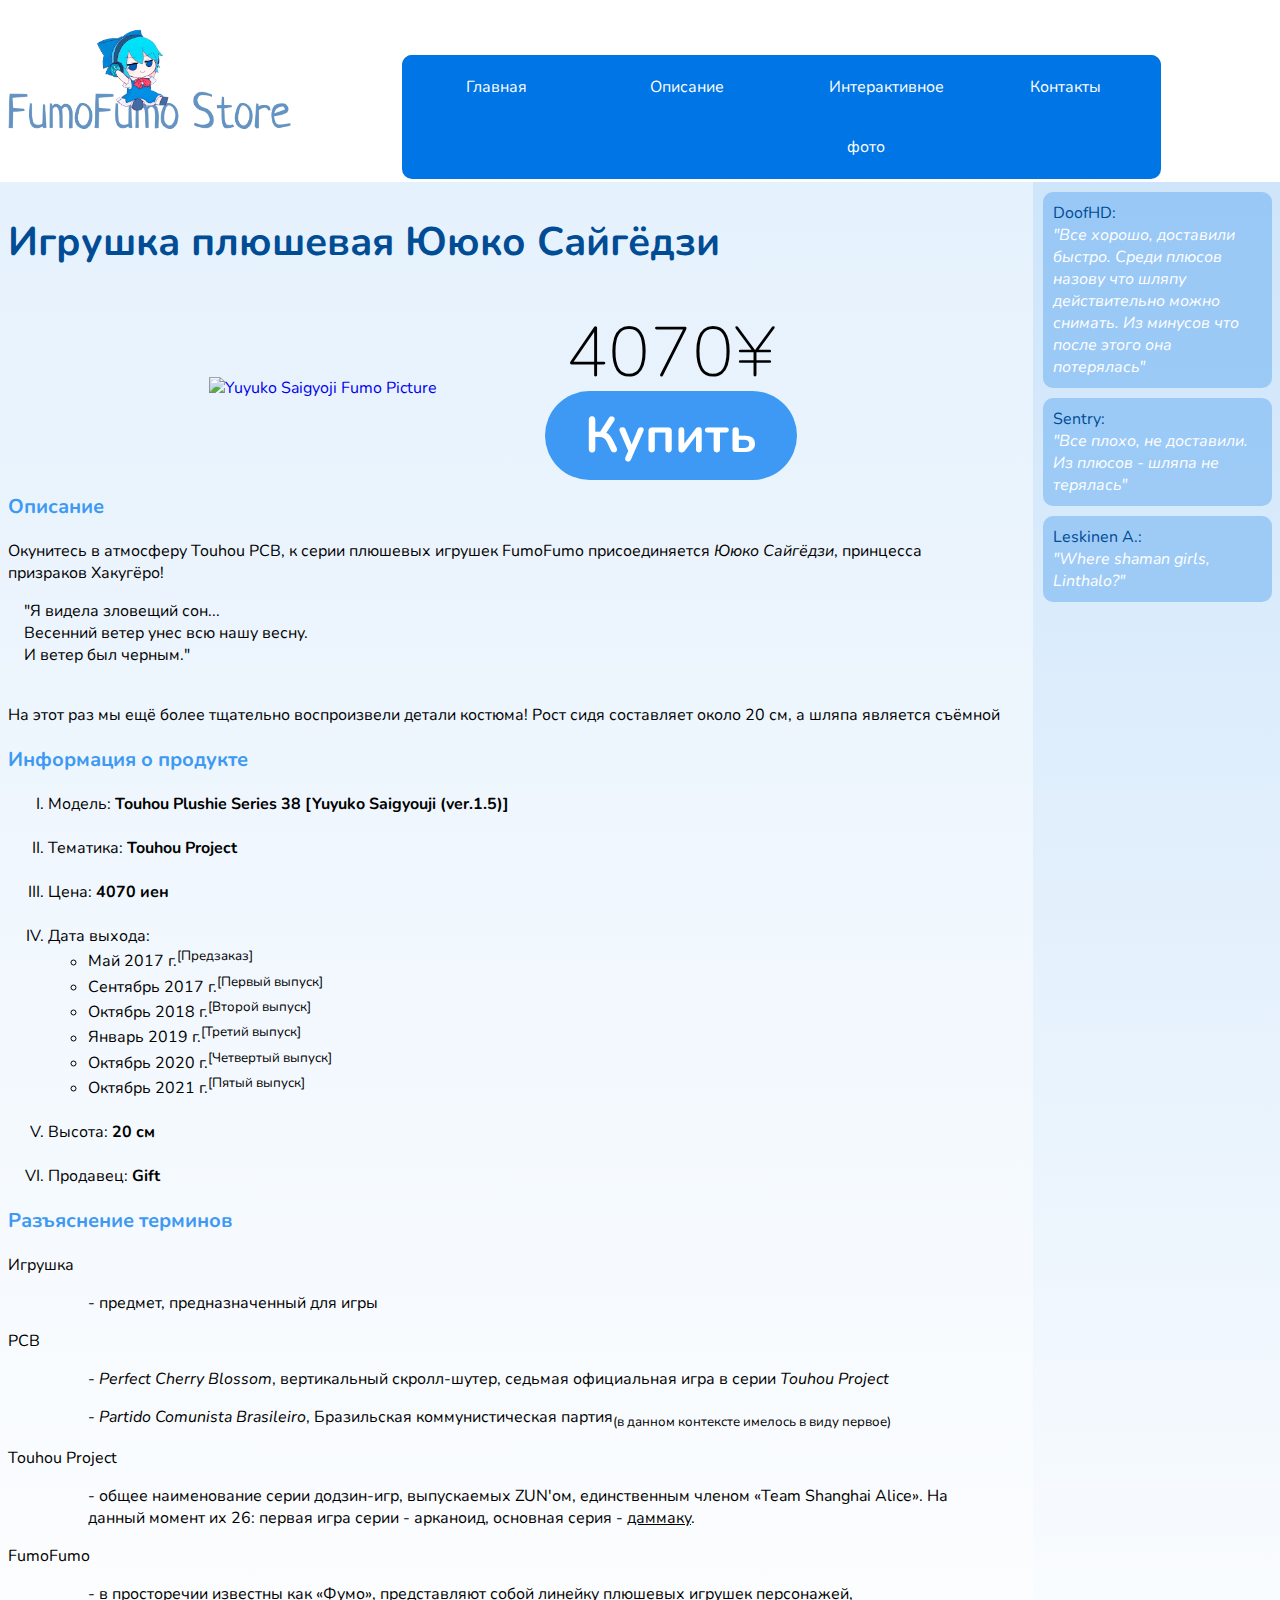
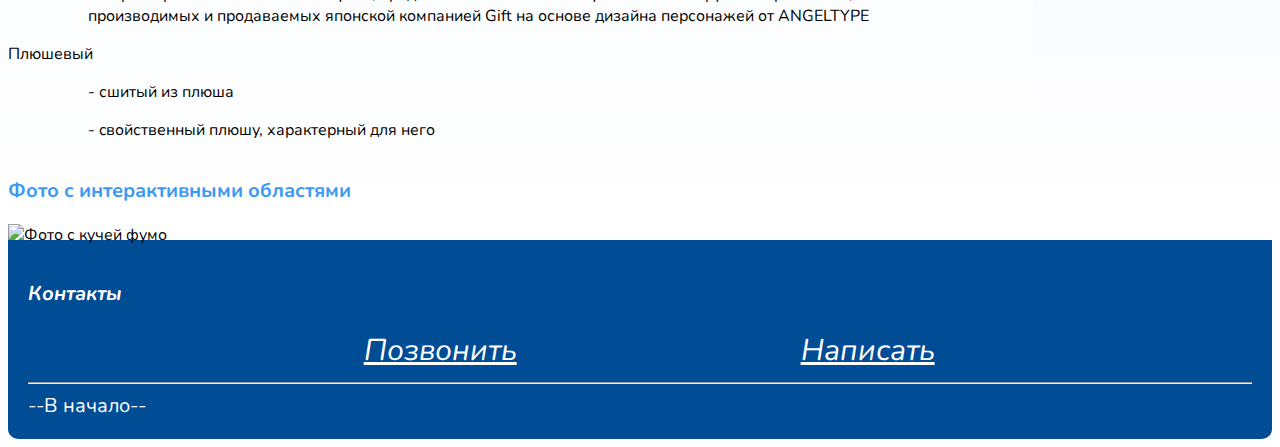
==== proj/index.html @ 08392792 "test webstorm" ====
<!DOCTYPE html>
<html lang="en">
<head>
    <meta charset="UTF-8">
    <meta http-equiv="X-UA-Compatible" content="IE=edge">
    <meta name="viewport" content="width=device-width, initial-scale=1.0">
    <title>FumoFumo Store</title>
    <link rel="icon" type="image/png" href="favicon.png">
    <link rel="stylesheet" href="style.css">
    <style>
        @import url('https://fonts.googleapis.com/css2?family=Nunito:ital,wght@0,400;0,700;0,900;1,400&display=swap');
    </style> 
</head>
<body>
<header>
    <h1 id="storeName">
        <a href="error-page.html"><img src="fumofumostorelogo.png" height="100"></a>
    </h1>
    <nav id="mainMenu">
    <ul>
        <li class="left"><a href="error-page.html">Главная</a></li>
        <li><a href="#descriptionSection">Описание</a></li>
        <li><a href="#interactiveArticle">Интерактивное фото</a></li>
        <li class="right"><a href="#contacts">Контакты</a></li>
    </ul>
    </nav>
</header>

<main>
    <article id="mainPartAndReviews">
    <!--страница товара-->
    <article id="mainPart">
    <section id="productSection">
        <h2 id="product">Игрушка плюшевая Ююко Сайгёдзи</h2>
        <table width="600">
        <tr>
            <td><a href="https://youtu.be/DdhGPdTmr2E"><img src="https://fumo.website/img/490.jpg" width="413" height="578" alt="Yuyuko Saigyoji Fumo Picture"></a></td>
            <td><div>
                <div class="price">4070¥</div>
                <a class="buy" href="https://www.gift-gift.jp/nui/nui490.html"><strong>Купить</strong></a></div></td>
        </tr>
        </table>
    </section>
    <section id="descriptionSection">
        <h3 id="description">Описание</h3>
        <p>Окунитесь в атмосферу Touhou PCB, к серии плюшевых игрушек FumoFumo присоединяется <em>Ююко Сайгёдзи</em>, принцесса призраков Хакугёро! </p>
        <p><pre>
    "Я видела зловещий сон...
    Весенний ветер унес всю нашу весну.
    И ветер был черным."
        </pre></p>
        <p>
        На этот раз мы ещё более тщательно воспроизвели детали костюма! Рост сидя составляет около 20 см, а шляпа является съёмной
        </p>
    </section>
    <section id="infoSection">
        <h3 id="info">Информация о продукте</h3>
        <ol start="1" type="I">
            <li>Модель: <b>Touhou Plushie Series 38 [Yuyuko Saigyouji (ver.1.5)]</b></li><br>
            <li>Тематика: <b>Touhou Project</b></li><br>
            <li>Цена: <b>4070 иен</b></li><br>
            <li>Дата выхода:
            <ul>
                <li>Май 2017 г.<sup>[Предзаказ]</sup></li>
                <li>Сентябрь 2017 г.<sup>[Первый выпуск]</sup></li>
                <li>Октябрь 2018 г.<sup>[Второй выпуск]</sup></li>
                <li>Январь 2019 г.<sup>[Третий выпуск]</sup></li>
                <li>Октябрь 2020 г.<sup>[Четвертый выпуск]</sup></li>
                <li>Октябрь 2021 г.<sup>[Пятый выпуск]</sup></li>
            </ul>
            </li><br>
            <li>Высота: <b>20 см</b></li><br>
            <li>Продавец: <b>Gift</b></li>
        </ol>
    </section>
    <section id="definitionsSection">
        <h3 id="definitions">Разъяснение терминов</h3>
        <dl>
            <dt>Игрушка</dt>
            <dd><blockquote cite="https://dic.academic.ru/dic.nsf/ruwiki/72274"> -  предмет, предназначенный для игры</blockquote></dd>
            <dt><abbr>PCB </abbr></dt>
            <dd><blockquote cite="https://ru.touhouwiki.net/wiki/Perfect_Cherry_Blossom"> - <cite>Perfect Cherry Blossom</cite>, вертикальный скролл-шутер, седьмая официальная игра в серии <i>Touhou Project</i></blockquote></dd>
            <dd><blockquote> - <cite>Partido Comunista Brasileiro</cite>, Бразильская коммунистическая партия<sub>(в данном контексте имелось в виду первое)</sub></blockquote></dd>
            <dt>Touhou Project</dt>
            <dd><blockquote cite="https://ru.touhouwiki.net/wiki/Touhou_Project"> - общее наименование серии додзин-игр, выпускаемых ZUN'ом, единственным членом «Team Shanghai Alice». На данный момент их 26: первая игра серии - арканоид, основная серия - <u>даммаку</u>.</blockquote></dd>
            <dt>FumoFumo</dt>
            <dd><blockquote> - в просторечии известны как «Фумо», представляют собой линейку плюшевых игрушек персонажей, производимых и продаваемых японской компанией Gift на основе дизайна персонажей от ANGELTYPE</blockquote></dd>
            <dt>Плюшевый</dt>
            <dd><blockquote cite="https://dic.academic.ru/dic.nsf/efremova/214740/%D0%9F%D0%BB%D1%8E%D1%88%D0%B5%D0%B2%D1%8B%D0%B9"> - сшитый из плюша</blockquote></dd>
            <dd><blockquote cite="https://dic.academic.ru/dic.nsf/efremova/214740/%D0%9F%D0%BB%D1%8E%D1%88%D0%B5%D0%B2%D1%8B%D0%B9"> - cвойственный плюшу, характерный для него</blockquote></dd>
        </dl>
    </section>
    </article>
    <!--отзывы-->
    <aside>
        <div class="review">
            <div class="customer_name">DoofHD:</div>
            <div class="review_text">"Все хорошо, доставили быстро. Среди плюсов назову что шляпу действительно можно снимать. Из минусов что после этого она потерялась"</div>
        </div>
        <div class="review">
            <div class="customer_name">Sentry:</div>
            <div class="review_text">"Все плохо, не доставили. Из плюсов - шляпа не терялась"</div>
        </div>
        <div class="review">
            <div class="customer_name">Leskinen A.:</div>
            <div class="review_text">"Where shaman girls, Linthalo?"</div>
        </div>
    </aside>
</article>
    <article id="interactiveArticle">
        <h3 id="interactive">Фото с интерактивными областями</h3>
        <img src="https://external-content.duckduckgo.com/iu/?u=https%3A%2F%2Fi.ytimg.com%2Fvi%2FO6TXcfbvfdo%2Fmaxresdefault.jpg&f=1&nofb=1" usemap="#shapes" alt="Фото с кучей фумо">
        <map name="shapes">
        <area href="https://youtu.be/5kK3ktaIQBA?t=14" shape="polygon" coords="800,200,700,550,900,550">
        <area shape="rectangle" href="https://youtu.be/O6TXcfbvfdo" coords="200,350,700,650">
        <area shape="circle" href="https://youtu.be/jQXrebxMOJQ?t=5" coords="850,160,150">
    </article>
    
</main>
<footer>
    <address>
        <h3 id="contacts">Контакты</h3>
        <table width="600">
        <tr>
            <td><a class="contacts" href="tel: +7 977 281 08 23">Позвонить</a></td>
            <td><a class="contacts" href="mailto:razchurik@gmail.com">Написать</a></td>
        </tr>
        </table>
    </address>
    <hr>
    <a id="toTop" href="#storeName">--В начало--</a>
</footer>
</body>
</html>
---- proj/style.css ----
h1{
}    
h2{
    color: #004C95;
    font-size: 40px;
}
h3{
    color: #3D99F3;
    font-size: 20px;
}
header{
    display: flex;
    margin-bottom: 30px;
}
a{
    text-decoration: none;

}
@import url('https://fonts.googleapis.com/css2?family=Nunito:ital,wght@0,400;0,700;0,900;1,400&display=swap');

*, *:before, *:after{
  font-family: 'Nunito', sans-serif;
}
footer {
    /*float: left;*/
    margin-top: 4px;
    min-height: 100px;
    padding: 20px;
    background: #004C95;
    border-radius: 0 0 10px 10px;
}
table{
    align-content: center;
    width: 70%;
    margin: 0 auto;
}
table tr td{
    text-align: center; 
}
nav {
    margin: auto auto;
    height:60px;
    background-color: #2B6DAC;
    border-radius: 10px;
    min-width: 60%;
    max-width: 80%;
}
nav ul {
    margin:0;
    padding:0;
    display:flex;
    border-radius: 10px;
}
nav ul li {
    line-height:60px;
    box-sizing: border-box;
    border-width: 2px;
    border-style:dashed;
    border-color: #0075E6;
    padding:10;
    text-align:center;
    display:inline-block;
    min-width: 25%;
    background-color: #0075E6;
  
} 
nav ul li:hover{
    background-color: #2B6DAC;
    border-style:groove;
    border-color: #0075E6;
}
nav ul li a {
    position:relative;
    margin: 0 20px;
    color:white;
}
main{
    margin-top: 30px;
    margin: -10px;
    padding-left: 10px;
    padding-right: 10px;
    background: linear-gradient(#0077e61a, rgba(255, 192, 203, 0));
}
aside{
    background: linear-gradient(#0077e61a, rgba(255, 192, 203, 0));
    margin-left: 30px;
    margin-right: -10px;
    float: right;
	left:20px;
	top:50%;
    width: 20%;
}
#contacts{
    color: #fff;
}
#mainPartAndReviews{
    display:flex;
}


#mainPart{
    /*float: left;
    background-color: red;*/
    width: 80%;
}
#interactiveArticle{
    /*float: left;*/
}
#toTop{
    text-align: center;
    font-size: 20px;
    color:#fff;
    text-align: center; 
}
#toTop:visited{
    color: #3D99F3;
}
#errorMain{
    min-height: 700px;
    text-align: center;
}
.contacts{
    color: #fff;
    font-size: 30px;
    text-decoration:underline;
}

.left{
    border-radius: 10px 0 0 10px;
}
.right{
    border-radius: 0 10px 10px 0;
}
.price{
    font-size: 70px;
    font-weight: 1;
}
.buy{
    font-size: 50px;
    background-color: #3D99F3;
    color: white;
    padding: 10px;
    padding-left: 40px;
    padding-right: 40px;
    border-radius: 50px;
}
.buy:hover{
    background-color: #004C95;
}
.buy:active{
    background-color: #004C95;
    padding-top: 7px;
    padding-bottom: 7px;
    border-radius: 50px;
}
.review{
    background-color: #6db0f38c;
    padding: 10px;
    margin: 10px;
    border-radius: 10px;
}
.customer_name{
    color: #004C95;
}
.review_text{
    color: #fff;
    font-style: italic;
}
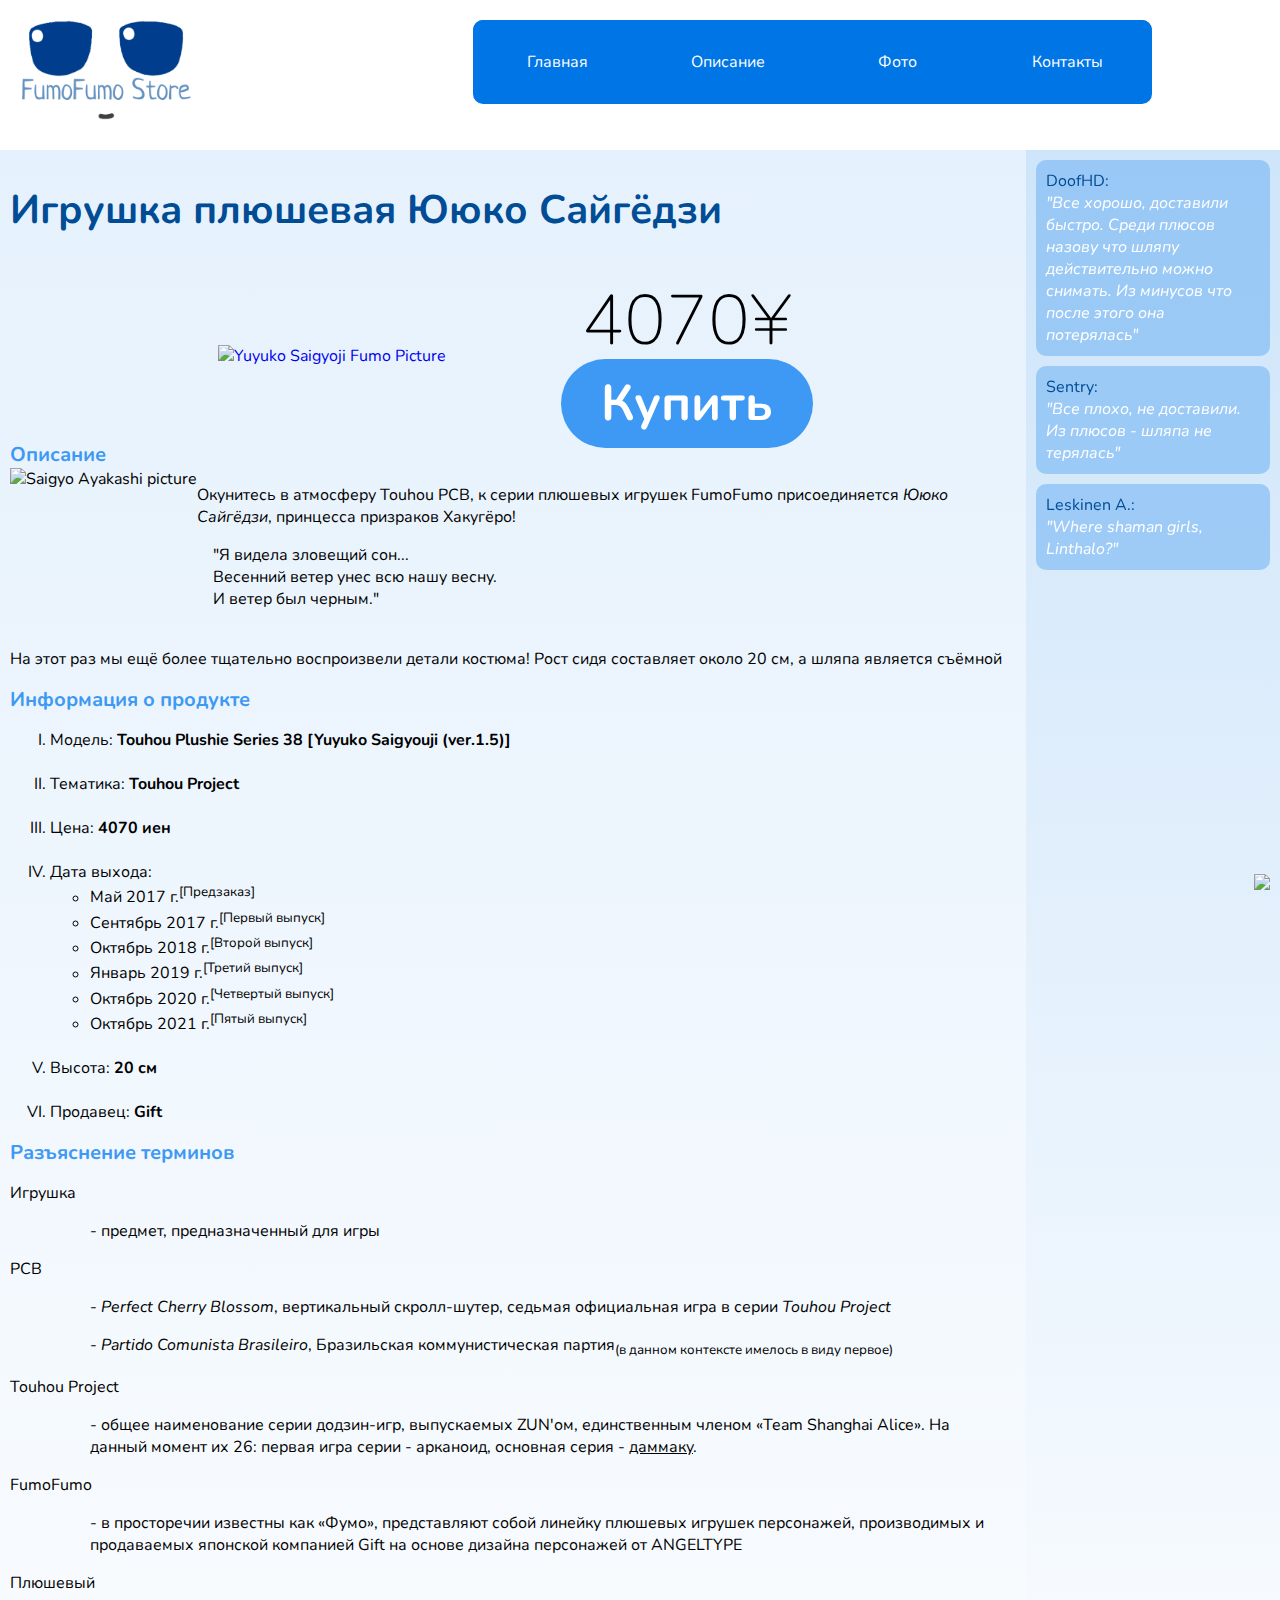
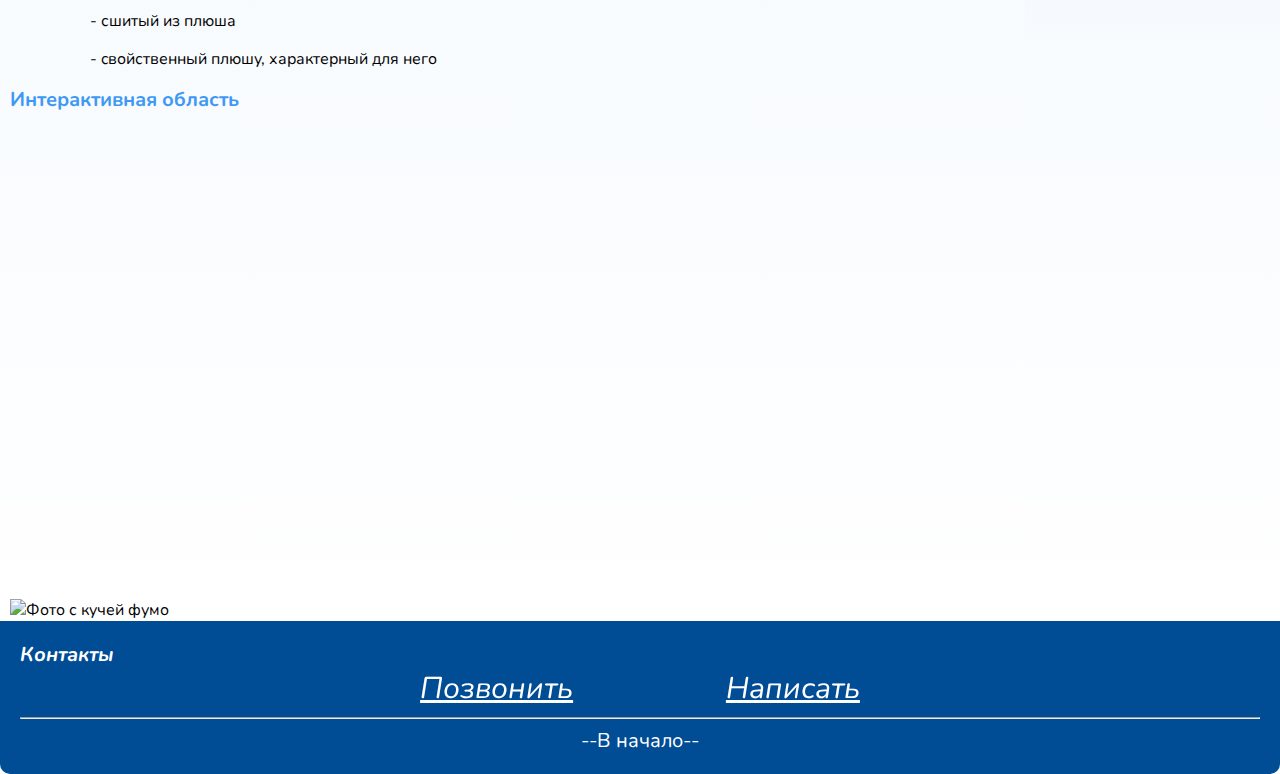
==== commit da8c7cd0: "PRAKT3 STABLE NOT FINISHED" ====
--- a/proj/index.html
+++ b/proj/index.html
@@ -1,4 +1,3 @@
-
 <!DOCTYPE html>
 <html lang="en">
 <head>
@@ -15,13 +14,13 @@
 <body>
 <header>
     <h1 id="storeName">
-        <a href="error-page.html"><img src="fumofumostorelogo.png" height="100"></a>
+        <a href="error-page.html"><img src="fumofumostorelogo2.png" height="100"></a>
     </h1>
     <nav id="mainMenu">
     <ul>
         <li class="left"><a href="error-page.html">Главная</a></li>
         <li><a href="#descriptionSection">Описание</a></li>
-        <li><a href="#interactiveArticle">Интерактивное фото</a></li>
+        <li><a href="#interactiveArticle">Фото</a></li>
         <li class="right"><a href="#contacts">Контакты</a></li>
     </ul>
     </nav>
@@ -44,6 +43,8 @@
     </section>
     <section id="descriptionSection">
         <h3 id="description">Описание</h3>
+        <img class="floatingCharacter" src="https://external-content.duckduckgo.com/iu/?u=https%3A%2F%2Fes.touhouwiki.net%2Fimages%2Fthumb%2Fc%2Fc9%2FTh13Yuyuko.png%2F200px-Th13Yuyuko.png&f=1&nofb=1&ipt=3179bbe18692d3786c4538afd5cf54c42170feb1c81bb1b5e08a10a9203342e9&ipo=images" alt="Saigyo Ayakashi picture" height="180px">
+
         <p>Окунитесь в атмосферу Touhou PCB, к серии плюшевых игрушек FumoFumo присоединяется <em>Ююко Сайгёдзи</em>, принцесса призраков Хакугёро! </p>
         <p><pre>
     "Я видела зловещий сон...
@@ -94,6 +95,7 @@
     </article>
     <!--отзывы-->
     <aside>
+        <div id="reviews">
         <div class="review">
             <div class="customer_name">DoofHD:</div>
             <div class="review_text">"Все хорошо, доставили быстро. Среди плюсов назову что шляпу действительно можно снимать. Из минусов что после этого она потерялась"</div>
@@ -106,27 +108,26 @@
             <div class="customer_name">Leskinen A.:</div>
             <div class="review_text">"Where shaman girls, Linthalo?"</div>
         </div>
+        </div>
     </aside>
 </article>
     <article id="interactiveArticle">
-        <h3 id="interactive">Фото с интерактивными областями</h3>
+        <h3 id="interactive">Интерактивная область</h3>
         <img src="https://external-content.duckduckgo.com/iu/?u=https%3A%2F%2Fi.ytimg.com%2Fvi%2FO6TXcfbvfdo%2Fmaxresdefault.jpg&f=1&nofb=1" usemap="#shapes" alt="Фото с кучей фумо">
         <map name="shapes">
         <area href="https://youtu.be/5kK3ktaIQBA?t=14" shape="polygon" coords="800,200,700,550,900,550">
         <area shape="rectangle" href="https://youtu.be/O6TXcfbvfdo" coords="200,350,700,650">
         <area shape="circle" href="https://youtu.be/jQXrebxMOJQ?t=5" coords="850,160,150">
+        </map>
+        <iframe width="893" height="502" src="https://www.youtube.com/embed/3sOAkdu3tRo" title="Touhou Project ~ The Embodiment of Scarlet Devil" frameborder="0" allow="accelerometer; autoplay; clipboard-write; encrypted-media; gyroscope; picture-in-picture" allowfullscreen></iframe>
+        <img class="fixedCharacter" src="https://external-content.duckduckgo.com/iu/?u=http%3A%2F%2Forig07.deviantart.net%2F8834%2Ff%2F2011%2F007%2F8%2Fd%2Fyuyuko_attack_by_generalcirno-d36n1jf.gif&f=1&nofb=1&ipt=849aae1b195fdf9504fe73abe3031a79fa7055c289af42da62adc69fb6bf9ba4&ipo=images">
     </article>
-    
 </main>
 <footer>
     <address>
         <h3 id="contacts">Контакты</h3>
-        <table width="600">
-        <tr>
-            <td><a class="contacts" href="tel: +7 977 281 08 23">Позвонить</a></td>
-            <td><a class="contacts" href="mailto:razchurik@gmail.com">Написать</a></td>
-        </tr>
-        </table>
+        <a class="tel" href="tel: +7 977 281 08 23">Позвонить</a>
+        <a class="email" href="mailto:razchurik@gmail.com">Написать</a>
     </address>
     <hr>
     <a id="toTop" href="#storeName">--В начало--</a>
--- a/proj/style.css
+++ b/proj/style.css
@@ -1,5 +1,9 @@
+@import url('https://fonts.googleapis.com/css2?family=Nunito:ital,wght@0,400;0,700;0,900;1,400&display=swap');
 
 h1{
+    position: absolute;
+    float: left;
+    margin: auto auto auto auto;
 }    
 h2{
     color: #004C95;
@@ -7,28 +11,54 @@
 }
 h3{
     color: #3D99F3;
+    margin: 0 0 0 0;
     font-size: 20px;
 }
-header{
-    display: flex;
-    margin-bottom: 30px;
-}
+
 a{
     text-decoration: none;
 
 }
-@import url('https://fonts.googleapis.com/css2?family=Nunito:ital,wght@0,400;0,700;0,900;1,400&display=swap');
 
 *, *:before, *:after{
   font-family: 'Nunito', sans-serif;
 }
+body{
+    margin: 0;
+}
+header{
+    position: relative;
+    min-height: 100px;
+    padding: 20px 10% 0 20px;
+    margin-bottom: 30px;
+}
+main{
+    margin: 30px 0 0 0;
+    position: relative;
+    min-height: 70vh;
+    padding-left: 10px;
+    background: linear-gradient(#0077e61a, rgba(255, 192, 203, 0));
+}
+aside{
+    background: linear-gradient(#0077e61a, rgba(255, 192, 203, 0));
+    width: 20%;
+}
 footer {
     /*float: left;*/
-    margin-top: 4px;
     min-height: 100px;
     padding: 20px;
     background: #004C95;
     border-radius: 0 0 10px 10px;
+    text-align: center;
+}
+footer a{
+
+    font-size: 20px;
+    color:#fff;
+}
+footer a:visited{
+
+    color: #3D99F3;
 }
 table{
     align-content: center;
@@ -39,7 +69,9 @@
     text-align: center; 
 }
 nav {
-    margin: auto auto;
+    position: relative;
+    float: right;
+    margin: auto auto auto auto;
     height:60px;
     background-color: #2B6DAC;
     border-radius: 10px;
@@ -58,7 +90,7 @@
     border-width: 2px;
     border-style:dashed;
     border-color: #0075E6;
-    padding:10;
+    padding:10px;
     text-align:center;
     display:inline-block;
     min-width: 25%;
@@ -75,27 +107,16 @@
     margin: 0 20px;
     color:white;
 }
-main{
-    margin-top: 30px;
-    margin: -10px;
-    padding-left: 10px;
-    padding-right: 10px;
-    background: linear-gradient(#0077e61a, rgba(255, 192, 203, 0));
-}
-aside{
-    background: linear-gradient(#0077e61a, rgba(255, 192, 203, 0));
-    margin-left: 30px;
-    margin-right: -10px;
-    float: right;
-	left:20px;
-	top:50%;
-    width: 20%;
+address{
+}
+address h3{
+    color: #fff;
+    text-align: left;
 }
 #contacts{
-    color: #fff;
 }
 #mainPartAndReviews{
-    display:flex;
+    display: flex;
 }
 
 
@@ -103,26 +124,24 @@
     /*float: left;
     background-color: red;*/
     width: 80%;
-}
-#interactiveArticle{
-    /*float: left;*/
-}
-#toTop{
-    text-align: center;
-    font-size: 20px;
-    color:#fff;
-    text-align: center; 
-}
-#toTop:visited{
-    color: #3D99F3;
-}
-#errorMain{
-    min-height: 700px;
-    text-align: center;
-}
-.contacts{
+    position: relative;
+}
+#reviews{
+    position: sticky;
+    top: 0;
+}
+.tel{
     color: #fff;
     font-size: 30px;
+    margin: 6%;
+    position: relative;
+    text-decoration:underline;
+}
+.email{
+    color: #fff;
+    margin: 6%;
+    font-size: 30px;
+    position: relative;
     text-decoration:underline;
 }
 
@@ -160,6 +179,7 @@
     margin: 10px;
     border-radius: 10px;
 }
+
 .customer_name{
     color: #004C95;
 }
@@ -167,7 +187,14 @@
     color: #fff;
     font-style: italic;
 }
-
-
-
-
+.floatingCharacter{
+    float: left;
+}
+.fixedCharacter{
+    position: fixed;
+    right: 10px;
+    bottom: 10px;
+}
+
+
+
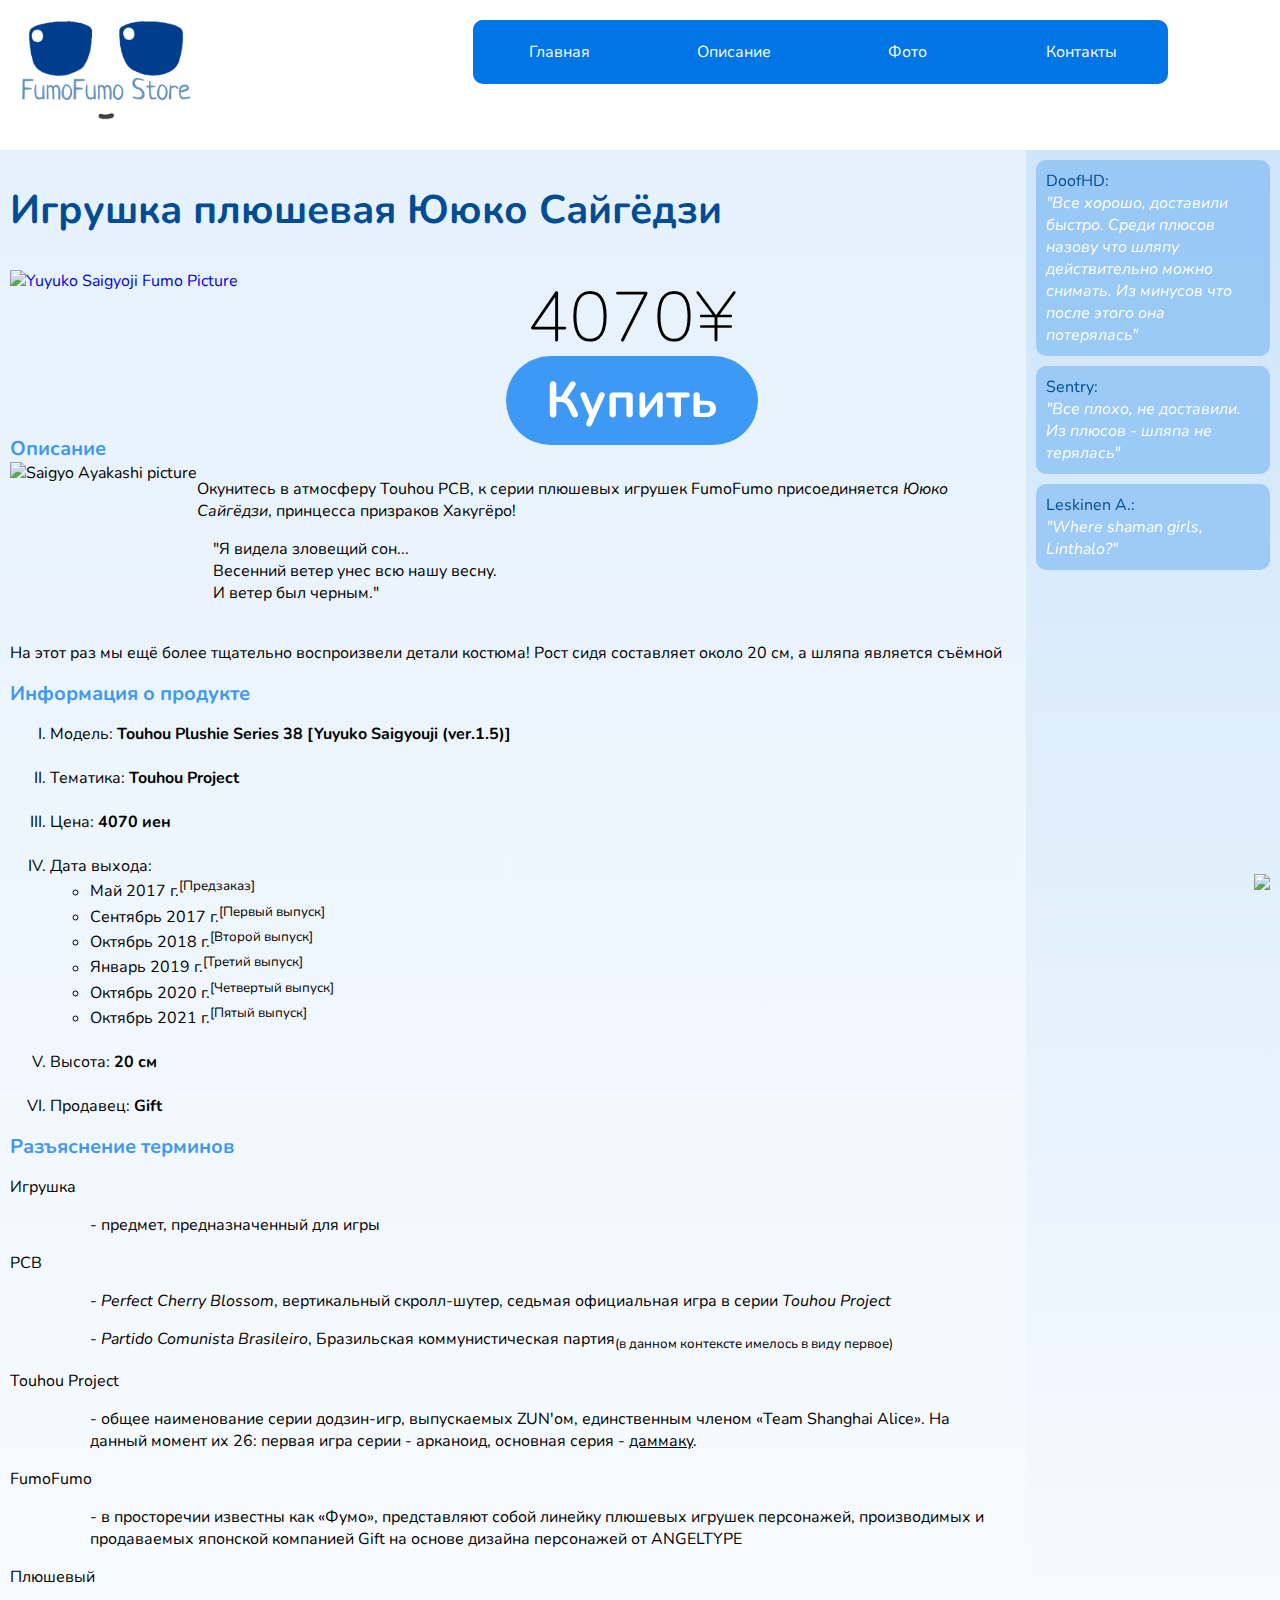
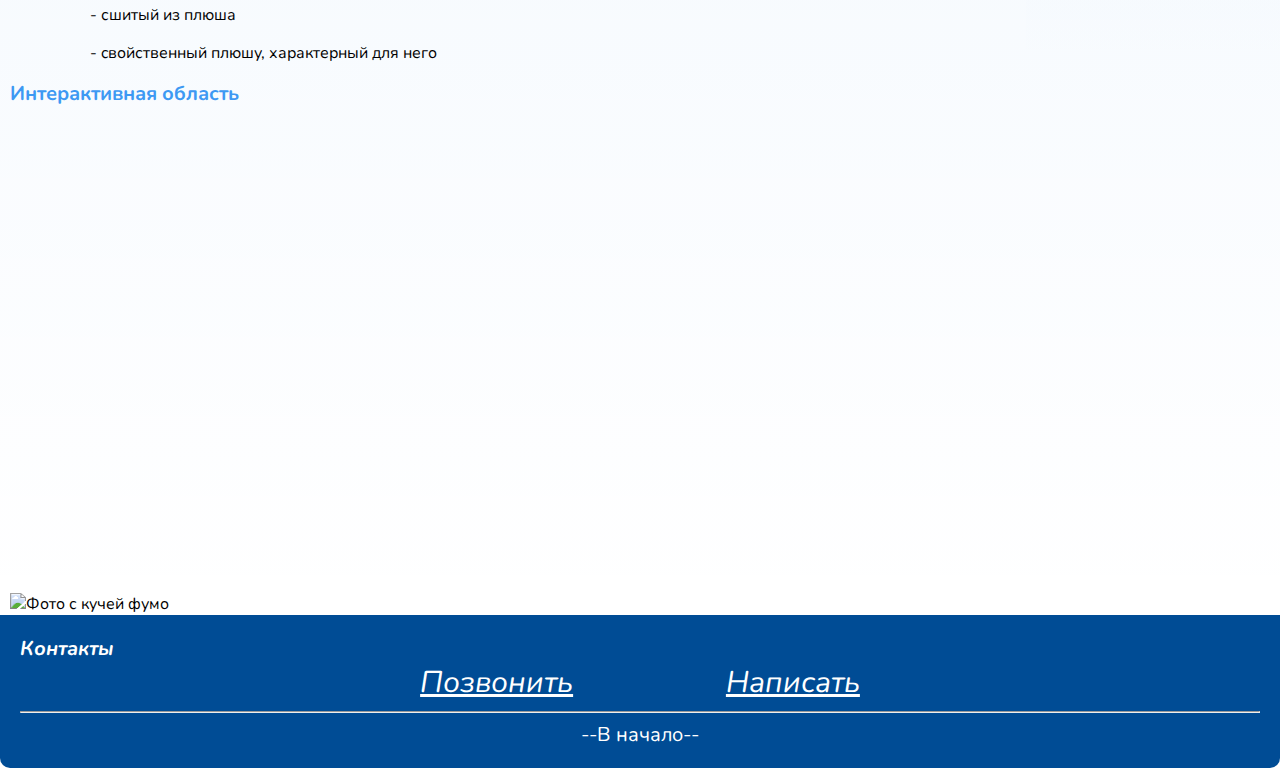
==== commit 9342fee4: "PRAKT3 STABLE FINISHED" ====
--- a/proj/index.html
+++ b/proj/index.html
@@ -32,14 +32,13 @@
     <article id="mainPart">
     <section id="productSection">
         <h2 id="product">Игрушка плюшевая Ююко Сайгёдзи</h2>
-        <table width="600">
-        <tr>
-            <td><a href="https://youtu.be/DdhGPdTmr2E"><img src="https://fumo.website/img/490.jpg" width="413" height="578" alt="Yuyuko Saigyoji Fumo Picture"></a></td>
-            <td><div>
-                <div class="price">4070¥</div>
-                <a class="buy" href="https://www.gift-gift.jp/nui/nui490.html"><strong>Купить</strong></a></div></td>
-        </tr>
-        </table>
+        <div id="purchase">
+        <a href="https://youtu.be/DdhGPdTmr2E"><img src="https://fumo.website/img/490.jpg" width="413" height="578" alt="Yuyuko Saigyoji Fumo Picture"></a>
+        <div id="priceAndBuy">
+            <div class="price">4070¥</div>
+            <a class="buy" href="https://www.gift-gift.jp/nui/nui490.html"><strong>Купить</strong></a>
+        </div>
+        </div>
     </section>
     <section id="descriptionSection">
         <h3 id="description">Описание</h3>
--- a/proj/style.css
+++ b/proj/style.css
@@ -44,7 +44,8 @@
     width: 20%;
 }
 footer {
-    /*float: left;*/
+    z-index: 2;
+    position: relative;
     min-height: 100px;
     padding: 20px;
     background: #004C95;
@@ -60,14 +61,6 @@
 
     color: #3D99F3;
 }
-table{
-    align-content: center;
-    width: 70%;
-    margin: 0 auto;
-}
-table tr td{
-    text-align: center; 
-}
 nav {
     position: relative;
     float: right;
@@ -81,18 +74,17 @@
 nav ul {
     margin:0;
     padding:0;
+    list-style-type: none;
     display:flex;
     border-radius: 10px;
 }
 nav ul li {
     line-height:60px;
-    box-sizing: border-box;
     border-width: 2px;
     border-style:dashed;
     border-color: #0075E6;
-    padding:10px;
     text-align:center;
-    display:inline-block;
+    display:inline;
     min-width: 25%;
     background-color: #0075E6;
   
@@ -104,6 +96,7 @@
 }
 nav ul li a {
     position:relative;
+    display: block;
     margin: 0 20px;
     color:white;
 }
@@ -129,6 +122,15 @@
 #reviews{
     position: sticky;
     top: 0;
+}
+#purchase{
+    display: flex;
+    align-content: center;
+    margin: auto auto auto auto;
+}
+#priceAndBuy{
+    text-align: center;
+    margin: auto auto auto auto;
 }
 .tel{
     color: #fff;
@@ -194,7 +196,8 @@
     position: fixed;
     right: 10px;
     bottom: 10px;
-}
-
-
-
+    z-index: 1;
+}
+
+
+
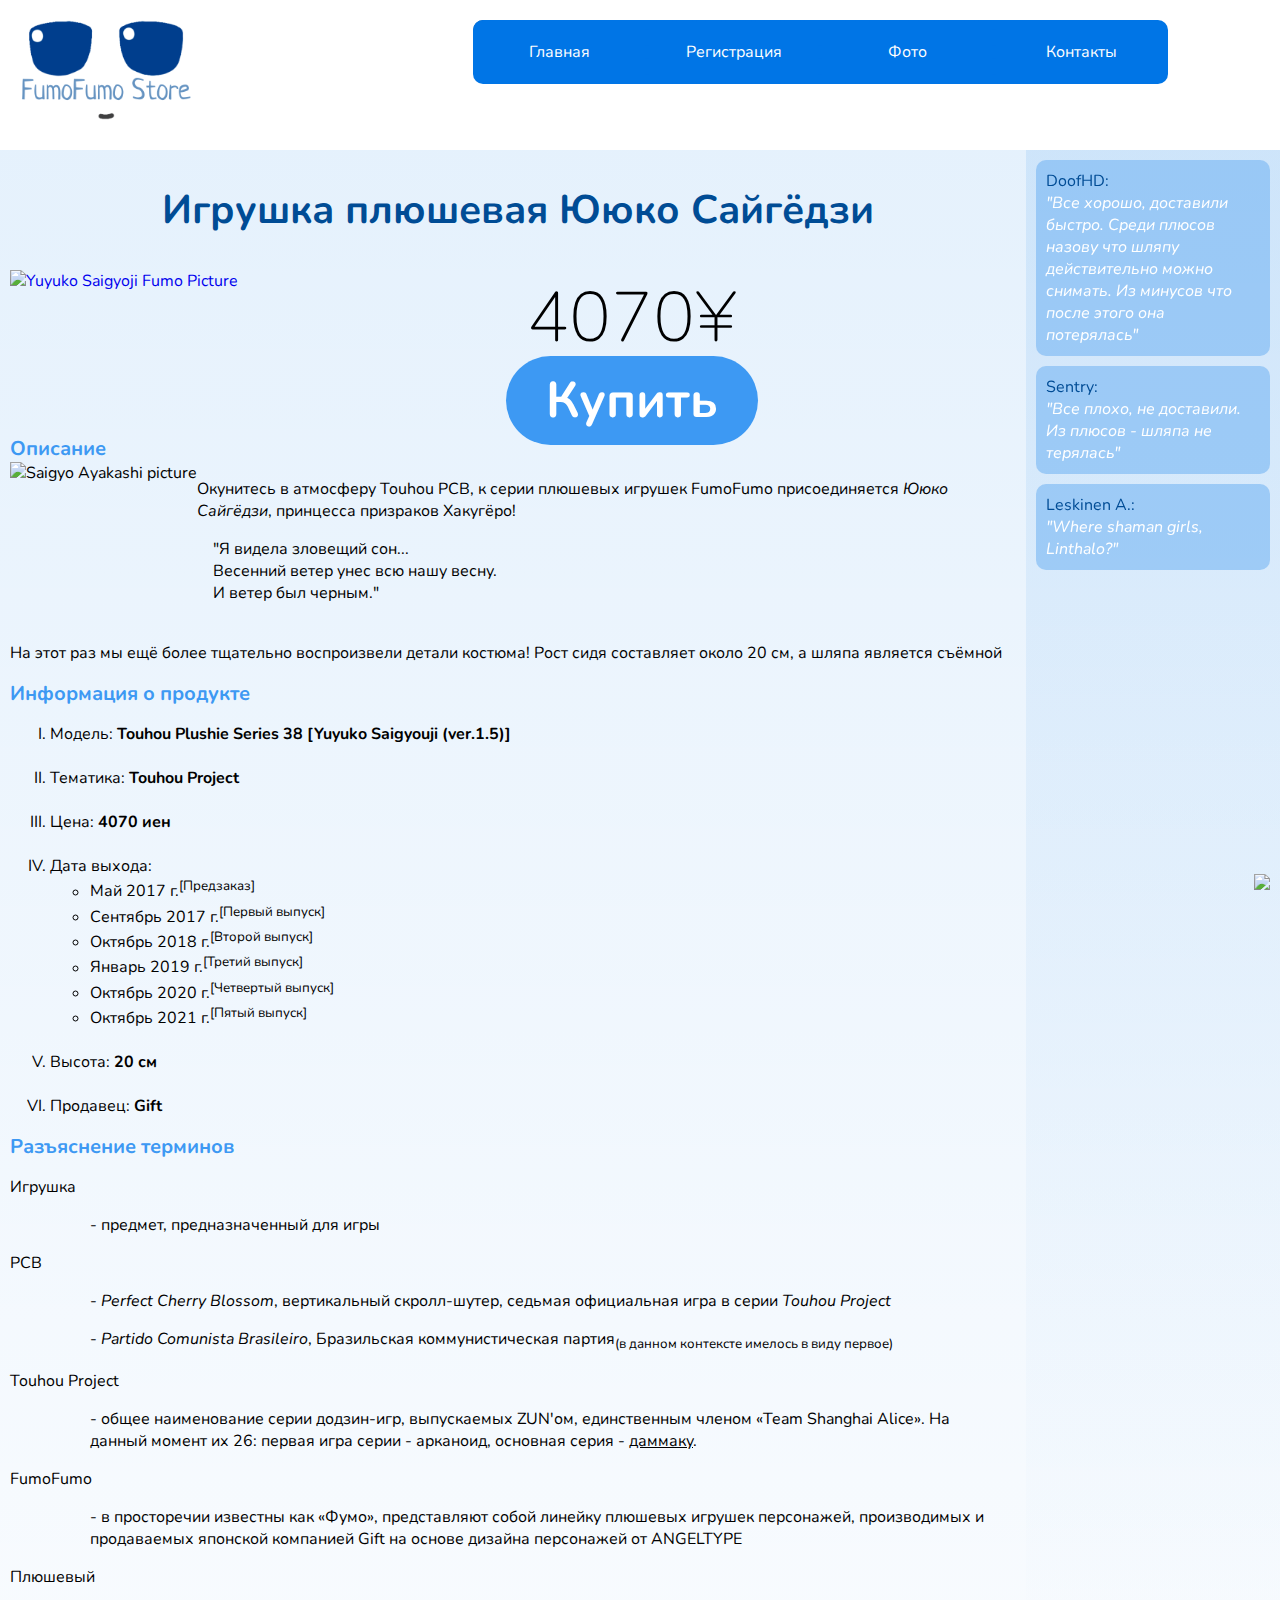
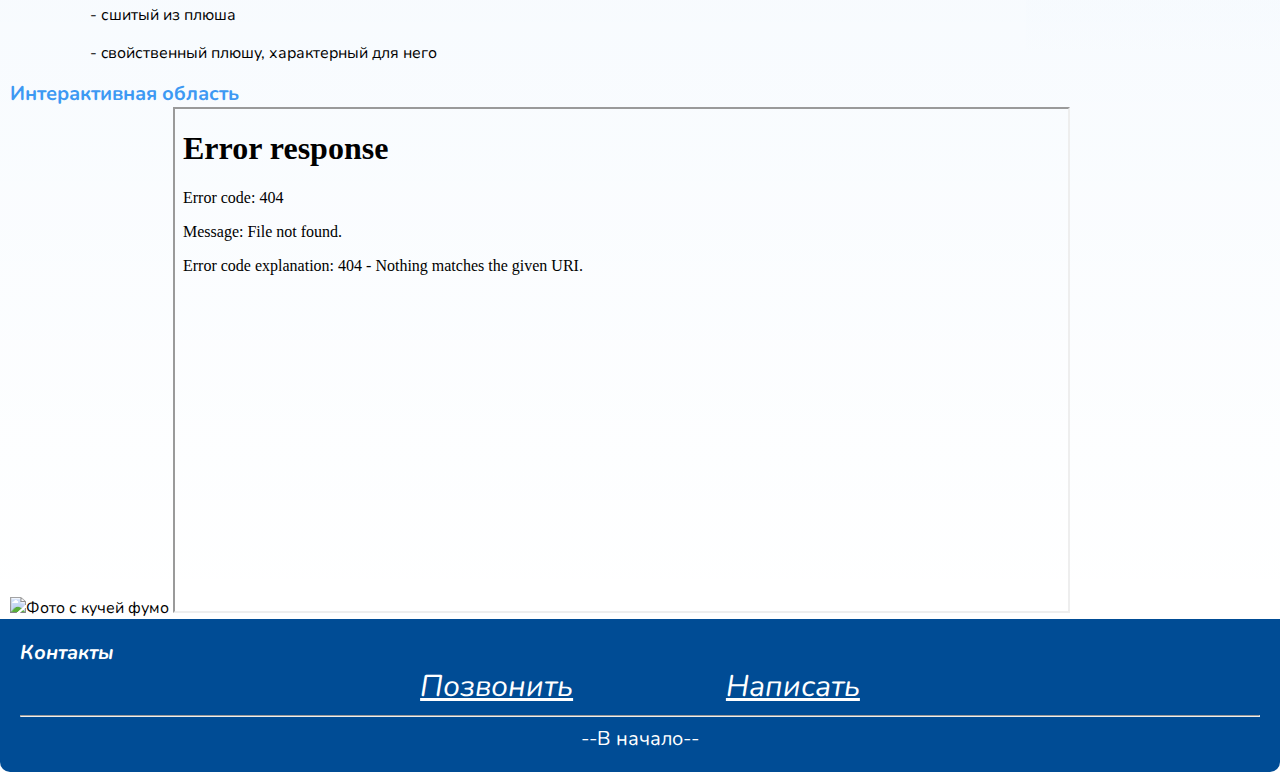
==== commit f2866e4b: "prakt4start" ====
--- a/proj/index.html
+++ b/proj/index.html
@@ -19,8 +19,8 @@
     <nav id="mainMenu">
     <ul>
         <li class="left"><a href="error-page.html">Главная</a></li>
-        <li><a href="#descriptionSection">Описание</a></li>
-        <li><a href="#interactiveArticle">Фото</a></li>
+        <li><a href="registration.html">Регистрация</a></li>
+        <li><a href="#">Фото</a></li>
         <li class="right"><a href="#contacts">Контакты</a></li>
     </ul>
     </nav>
@@ -118,7 +118,8 @@
         <area shape="rectangle" href="https://youtu.be/O6TXcfbvfdo" coords="200,350,700,650">
         <area shape="circle" href="https://youtu.be/jQXrebxMOJQ?t=5" coords="850,160,150">
         </map>
-        <iframe width="893" height="502" src="https://www.youtube.com/embed/3sOAkdu3tRo" title="Touhou Project ~ The Embodiment of Scarlet Devil" frameborder="0" allow="accelerometer; autoplay; clipboard-write; encrypted-media; gyroscope; picture-in-picture" allowfullscreen></iframe>
+        <iframe width="893" height="502" title="Touhou Project ~ The Embodiment of Scarlet Devil" src="Touhou%20Project%20_%20The%20Embodiment%20of%20Scarlet%20Devil.mp4">
+        </iframe>
         <img class="fixedCharacter" src="https://external-content.duckduckgo.com/iu/?u=http%3A%2F%2Forig07.deviantart.net%2F8834%2Ff%2F2011%2F007%2F8%2Fd%2Fyuyuko_attack_by_generalcirno-d36n1jf.gif&f=1&nofb=1&ipt=849aae1b195fdf9504fe73abe3031a79fa7055c289af42da62adc69fb6bf9ba4&ipo=images">
     </article>
 </main>
--- a/proj/style.css
+++ b/proj/style.css
@@ -8,6 +8,7 @@
 h2{
     color: #004C95;
     font-size: 40px;
+    text-align: center;
 }
 h3{
     color: #3D99F3;
@@ -106,6 +107,9 @@
     color: #fff;
     text-align: left;
 }
+fieldset{
+    width: fit-content;
+}
 #contacts{
 }
 #mainPartAndReviews{
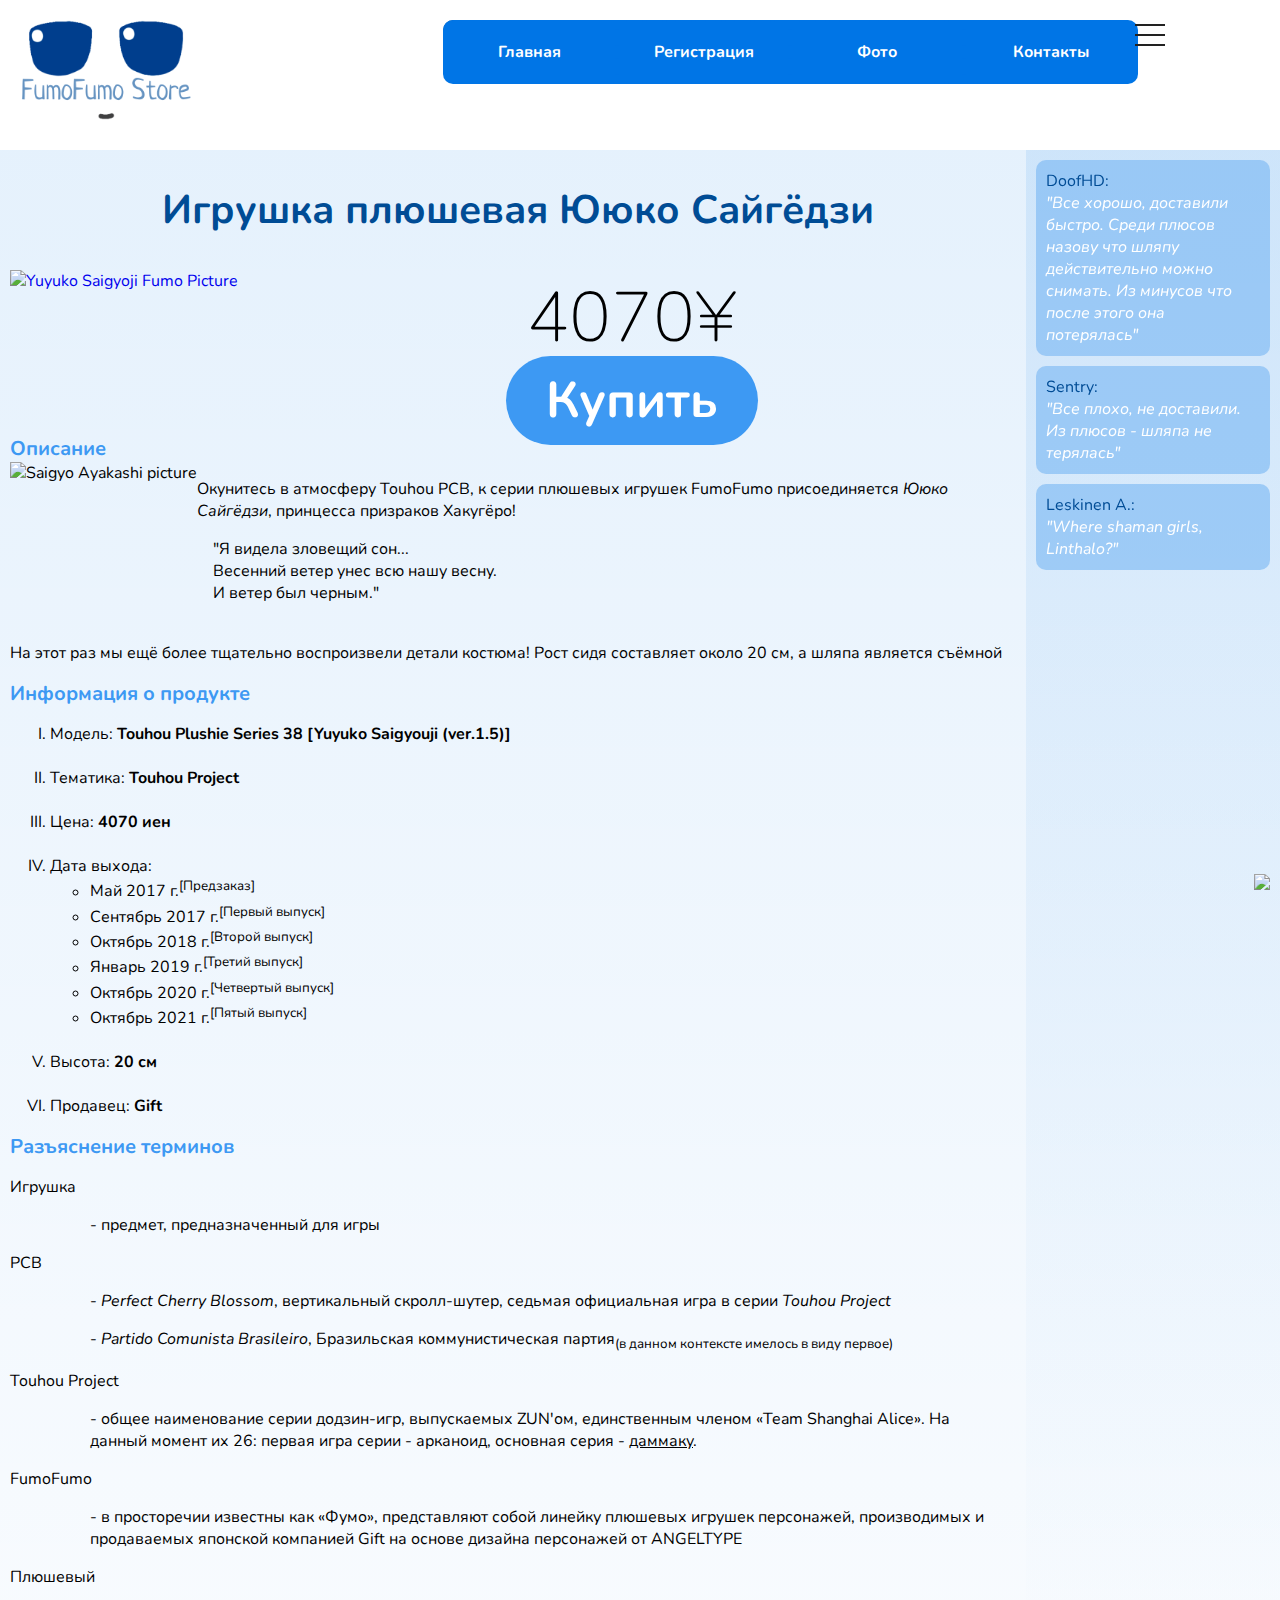
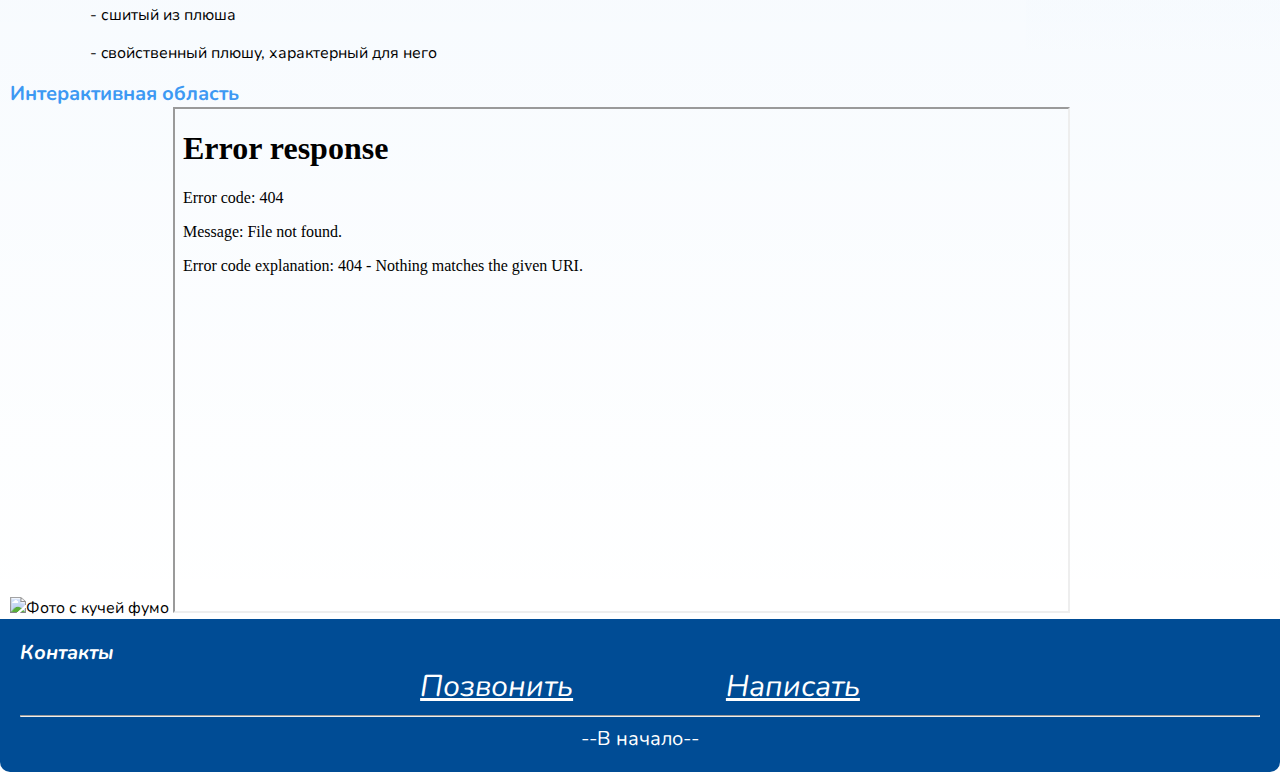
==== commit 1d25bf37: "PRAKT5 STArt" ====
--- a/proj/index.html
+++ b/proj/index.html
@@ -14,16 +14,23 @@
 <body>
 <header>
     <h1 id="storeName">
-        <a href="error-page.html"><img src="fumofumostorelogo2.png" height="100"></a>
+        <a href="index.html"><img src="fumofumostorelogo2.png" height="100"></a>
     </h1>
-    <nav id="mainMenu">
-    <ul>
-        <li class="left"><a href="error-page.html">Главная</a></li>
-        <li><a href="registration.html">Регистрация</a></li>
-        <li><a href="#">Фото</a></li>
-        <li class="right"><a href="#contacts">Контакты</a></li>
-    </ul>
-    </nav>
+    <div class="menu-btn">
+        <span></span>
+        <span></span>
+        <span></span>
+    </div>
+    <div class="menu">
+        <nav id="mainMenu">
+            <ul>
+                <li class="left"><a href="error-page.html">Главная</a></li>
+                <li><a href="registration.html">Регистрация</a></li>
+                <li><a href="gallery.html">Фото</a></li>
+                <li class="right"><a href="#contacts">Контакты</a></li>
+            </ul>
+        </nav>
+    </div>
 </header>
 
 <main>
--- a/proj/style.css
+++ b/proj/style.css
@@ -97,7 +97,9 @@
 }
 nav ul li a {
     position:relative;
+    box-sizing: border-box;
     display: block;
+    font-weight: bold;
     margin: 0 20px;
     color:white;
 }
@@ -203,5 +205,56 @@
     z-index: 1;
 }
 
-
-
+.menu-btn {
+    width: 30px;
+    height: 30px;
+    display: grid;
+    left: 1vw;
+    z-index:2;
+    overflow: hidden;
+    position: relative;
+    float: right;
+    margin: auto 0px auto auto;
+
+}
+.menu-btn span {
+    width: 30px;
+    height: 2px;
+    margin: auto;
+    background-color: #222222;
+}
+
+
+form{
+    background-color:#6db0f38c;
+    padding: 2vh;
+    margin: auto auto 1vh auto;
+    width: fit-content;
+    border-radius: 15px;
+}
+button{
+    border-radius: 10px;
+    background-color: #0075E6;
+    padding: 10px 4px 10px 4px;
+    color: white;
+    font-weight: bold;
+    border-style: none;
+
+}
+button:hover{
+    background-color: #004C95;
+}
+button:active{
+    background-color: #002595;;
+}
+::placeholder{
+    font-weight: lighter;
+    color: rgba(11, 42, 73, 0.32);
+}
+input:focus{
+    background-color: aliceblue;
+}
+
+
+
+
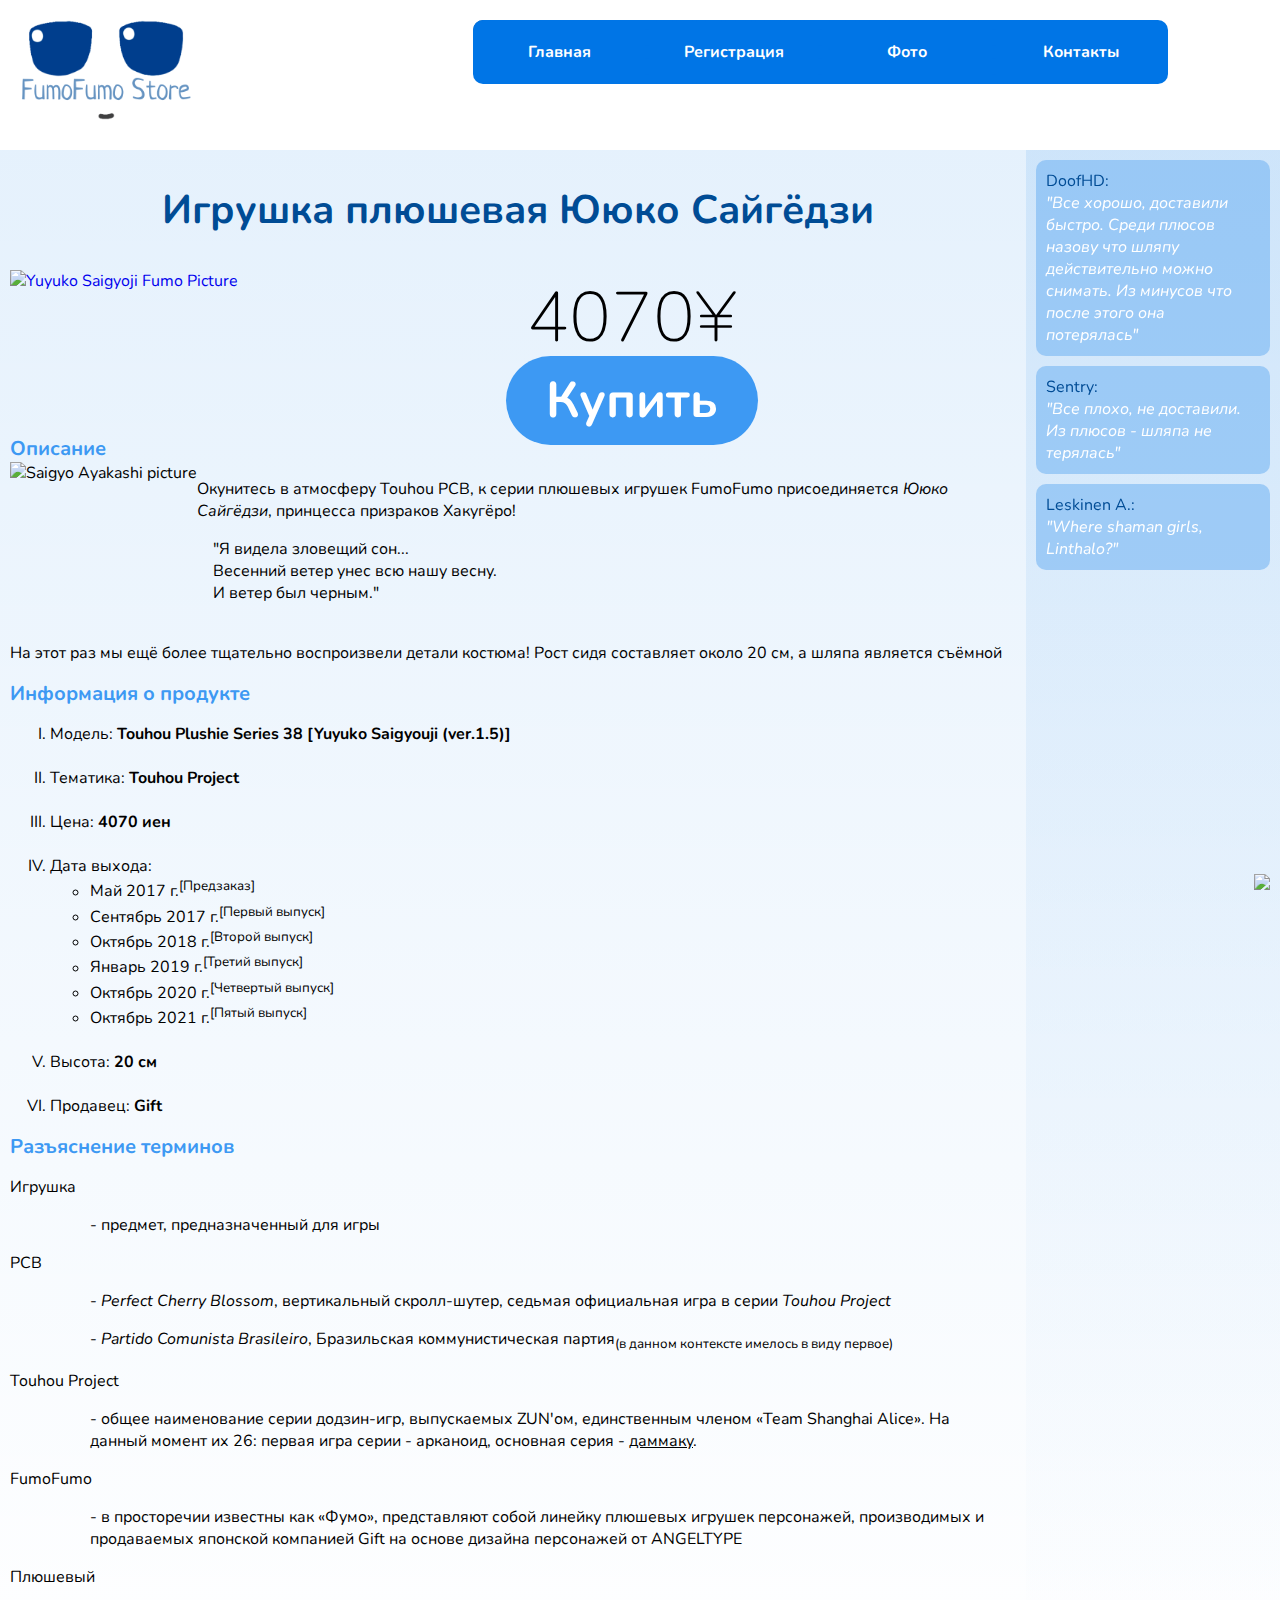
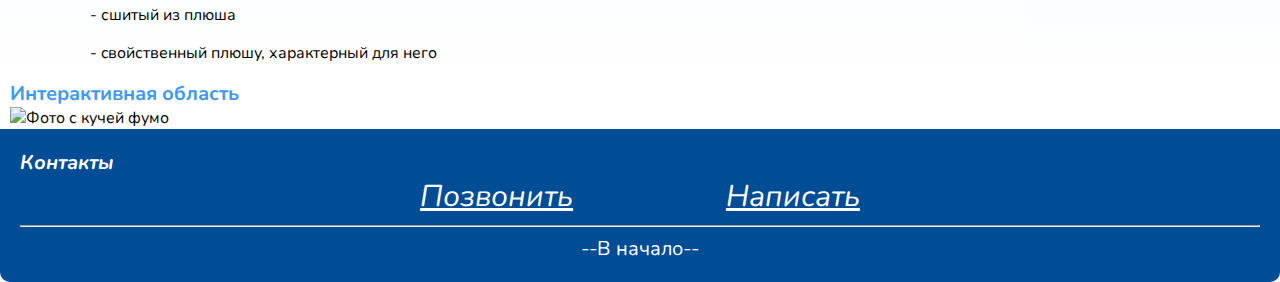
==== commit c8630f13: "Praktika 5 start" ====
--- a/proj/index.html
+++ b/proj/index.html
@@ -125,8 +125,7 @@
         <area shape="rectangle" href="https://youtu.be/O6TXcfbvfdo" coords="200,350,700,650">
         <area shape="circle" href="https://youtu.be/jQXrebxMOJQ?t=5" coords="850,160,150">
         </map>
-        <iframe width="893" height="502" title="Touhou Project ~ The Embodiment of Scarlet Devil" src="Touhou%20Project%20_%20The%20Embodiment%20of%20Scarlet%20Devil.mp4">
-        </iframe>
+        
         <img class="fixedCharacter" src="https://external-content.duckduckgo.com/iu/?u=http%3A%2F%2Forig07.deviantart.net%2F8834%2Ff%2F2011%2F007%2F8%2Fd%2Fyuyuko_attack_by_generalcirno-d36n1jf.gif&f=1&nofb=1&ipt=849aae1b195fdf9504fe73abe3031a79fa7055c289af42da62adc69fb6bf9ba4&ipo=images">
     </article>
 </main>
--- a/proj/style.css
+++ b/proj/style.css
@@ -1,260 +1,260 @@
-@import url('https://fonts.googleapis.com/css2?family=Nunito:ital,wght@0,400;0,700;0,900;1,400&display=swap');
-
-h1{
-    position: absolute;
-    float: left;
-    margin: auto auto auto auto;
-}    
-h2{
-    color: #004C95;
-    font-size: 40px;
-    text-align: center;
-}
-h3{
-    color: #3D99F3;
-    margin: 0 0 0 0;
-    font-size: 20px;
-}
-
-a{
-    text-decoration: none;
-
-}
-
-*, *:before, *:after{
-  font-family: 'Nunito', sans-serif;
-}
-body{
-    margin: 0;
-}
-header{
-    position: relative;
-    min-height: 100px;
-    padding: 20px 10% 0 20px;
-    margin-bottom: 30px;
-}
-main{
-    margin: 30px 0 0 0;
-    position: relative;
-    min-height: 70vh;
-    padding-left: 10px;
-    background: linear-gradient(#0077e61a, rgba(255, 192, 203, 0));
-}
-aside{
-    background: linear-gradient(#0077e61a, rgba(255, 192, 203, 0));
-    width: 20%;
-}
-footer {
-    z-index: 2;
-    position: relative;
-    min-height: 100px;
-    padding: 20px;
-    background: #004C95;
-    border-radius: 0 0 10px 10px;
-    text-align: center;
-}
-footer a{
-
-    font-size: 20px;
-    color:#fff;
-}
-footer a:visited{
-
-    color: #3D99F3;
-}
-nav {
-    position: relative;
-    float: right;
-    margin: auto auto auto auto;
-    height:60px;
-    background-color: #2B6DAC;
-    border-radius: 10px;
-    min-width: 60%;
-    max-width: 80%;
-}
-nav ul {
-    margin:0;
-    padding:0;
-    list-style-type: none;
-    display:flex;
-    border-radius: 10px;
-}
-nav ul li {
-    line-height:60px;
-    border-width: 2px;
-    border-style:dashed;
-    border-color: #0075E6;
-    text-align:center;
-    display:inline;
-    min-width: 25%;
-    background-color: #0075E6;
-  
-} 
-nav ul li:hover{
-    background-color: #2B6DAC;
-    border-style:groove;
-    border-color: #0075E6;
-}
-nav ul li a {
-    position:relative;
-    box-sizing: border-box;
-    display: block;
-    font-weight: bold;
-    margin: 0 20px;
-    color:white;
-}
-address{
-}
-address h3{
-    color: #fff;
-    text-align: left;
-}
-fieldset{
-    width: fit-content;
-}
-#contacts{
-}
-#mainPartAndReviews{
-    display: flex;
-}
-
-
-#mainPart{
-    /*float: left;
-    background-color: red;*/
-    width: 80%;
-    position: relative;
-}
-#reviews{
-    position: sticky;
-    top: 0;
-}
-#purchase{
-    display: flex;
-    align-content: center;
-    margin: auto auto auto auto;
-}
-#priceAndBuy{
-    text-align: center;
-    margin: auto auto auto auto;
-}
-.tel{
-    color: #fff;
-    font-size: 30px;
-    margin: 6%;
-    position: relative;
-    text-decoration:underline;
-}
-.email{
-    color: #fff;
-    margin: 6%;
-    font-size: 30px;
-    position: relative;
-    text-decoration:underline;
-}
-
-.left{
-    border-radius: 10px 0 0 10px;
-}
-.right{
-    border-radius: 0 10px 10px 0;
-}
-.price{
-    font-size: 70px;
-    font-weight: 1;
-}
-.buy{
-    font-size: 50px;
-    background-color: #3D99F3;
-    color: white;
-    padding: 10px;
-    padding-left: 40px;
-    padding-right: 40px;
-    border-radius: 50px;
-}
-.buy:hover{
-    background-color: #004C95;
-}
-.buy:active{
-    background-color: #004C95;
-    padding-top: 7px;
-    padding-bottom: 7px;
-    border-radius: 50px;
-}
-.review{
-    background-color: #6db0f38c;
-    padding: 10px;
-    margin: 10px;
-    border-radius: 10px;
-}
-
-.customer_name{
-    color: #004C95;
-}
-.review_text{
-    color: #fff;
-    font-style: italic;
-}
-.floatingCharacter{
-    float: left;
-}
-.fixedCharacter{
-    position: fixed;
-    right: 10px;
-    bottom: 10px;
-    z-index: 1;
-}
-
-.menu-btn {
-    width: 30px;
-    height: 30px;
-    display: grid;
-    left: 1vw;
-    z-index:2;
-    overflow: hidden;
-    position: relative;
-    float: right;
-    margin: auto 0px auto auto;
-
-}
-.menu-btn span {
-    width: 30px;
-    height: 2px;
-    margin: auto;
-    background-color: #222222;
-}
-
-
-form{
-    background-color:#6db0f38c;
-    padding: 2vh;
-    margin: auto auto 1vh auto;
-    width: fit-content;
-    border-radius: 15px;
-}
-button{
-    border-radius: 10px;
-    background-color: #0075E6;
-    padding: 10px 4px 10px 4px;
-    color: white;
-    font-weight: bold;
-    border-style: none;
-
-}
-button:hover{
-    background-color: #004C95;
-}
-button:active{
-    background-color: #002595;;
-}
-::placeholder{
-    font-weight: lighter;
-    color: rgba(11, 42, 73, 0.32);
-}
-input:focus{
-    background-color: aliceblue;
-}
-
-
-
-
+@import url('https://fonts.googleapis.com/css2?family=Nunito:ital,wght@0,400;0,700;0,900;1,400&display=swap');
+
+h1{
+    position: absolute;
+    float: left;
+    margin: auto auto auto auto;
+}    
+h2{
+    color: #004C95;
+    font-size: 40px;
+    text-align: center;
+}
+h3{
+    color: #3D99F3;
+    margin: 0 0 0 0;
+    font-size: 20px;
+}
+
+a{
+    text-decoration: none;
+
+}
+
+*, *:before, *:after{
+  font-family: 'Nunito', sans-serif;
+}
+body{
+    margin: 0;
+}
+header{
+    position: relative;
+    min-height: 100px;
+    padding: 20px 10% 0 20px;
+    margin-bottom: 30px;
+}
+main{
+    margin: 30px 0 0 0;
+    position: relative;
+    min-height: 70vh;
+    padding-left: 10px;
+    background: linear-gradient(#0077e61a, rgba(255, 192, 203, 0));
+}
+aside{
+    background: linear-gradient(#0077e61a, rgba(255, 192, 203, 0));
+    width: 20%;
+}
+footer {
+    z-index: 2;
+    position: relative;
+    min-height: 100px;
+    padding: 20px;
+    background: #004C95;
+    border-radius: 0 0 10px 10px;
+    text-align: center;
+}
+footer a{
+
+    font-size: 20px;
+    color:#fff;
+}
+footer a:visited{
+
+    color: #3D99F3;
+}
+nav {
+    position: relative;
+    float: right;
+    margin: auto auto auto auto;
+    height:60px;
+    background-color: #2B6DAC;
+    border-radius: 10px;
+    min-width: 60%;
+    max-width: 80%;
+}
+nav ul {
+    margin:0;
+    padding:0;
+    list-style-type: none;
+    display:flex;
+    border-radius: 10px;
+}
+nav ul li {
+    line-height:60px;
+    border-width: 2px;
+    border-style:dashed;
+    border-color: #0075E6;
+    text-align:center;
+    display:inline;
+    min-width: 25%;
+    background-color: #0075E6;
+  
+} 
+nav ul li:hover{
+    background-color: #2B6DAC;
+    border-style:groove;
+    border-color: #0075E6;
+}
+nav ul li a {
+    position:relative;
+    box-sizing: border-box;
+    display: block;
+    font-weight: bold;
+    margin: 0 20px;
+    color:white;
+}
+address{
+}
+address h3{
+    color: #fff;
+    text-align: left;
+}
+fieldset{
+    width: fit-content;
+}
+#contacts{
+}
+#mainPartAndReviews{
+    display: flex;
+}
+
+
+#mainPart{
+    /*float: left;
+    background-color: red;*/
+    width: 80%;
+    position: relative;
+}
+#reviews{
+    position: sticky;
+    top: 0;
+}
+#purchase{
+    display: flex;
+    align-content: center;
+    margin: auto auto auto auto;
+}
+#priceAndBuy{
+    text-align: center;
+    margin: auto auto auto auto;
+}
+.tel{
+    color: #fff;
+    font-size: 30px;
+    margin: 6%;
+    position: relative;
+    text-decoration:underline;
+}
+.email{
+    color: #fff;
+    margin: 6%;
+    font-size: 30px;
+    position: relative;
+    text-decoration:underline;
+}
+
+.left{
+    border-radius: 10px 0 0 10px;
+}
+.right{
+    border-radius: 0 10px 10px 0;
+}
+.price{
+    font-size: 70px;
+    font-weight: 1;
+}
+.buy{
+    font-size: 50px;
+    background-color: #3D99F3;
+    color: white;
+    padding: 10px;
+    padding-left: 40px;
+    padding-right: 40px;
+    border-radius: 50px;
+}
+.buy:hover{
+    background-color: #004C95;
+}
+.buy:active{
+    background-color: #004C95;
+    padding-top: 7px;
+    padding-bottom: 7px;
+    border-radius: 50px;
+}
+.review{
+    background-color: #6db0f38c;
+    padding: 10px;
+    margin: 10px;
+    border-radius: 10px;
+}
+
+.customer_name{
+    color: #004C95;
+}
+.review_text{
+    color: #fff;
+    font-style: italic;
+}
+.floatingCharacter{
+    float: left;
+}
+.fixedCharacter{
+    position: fixed;
+    right: 10px;
+    bottom: 10px;
+    z-index: 1;
+}
+
+.menu-btn {
+    width: 30px;
+    height: 30px;
+    display: none;
+    left: 1vw;
+    z-index:2;
+    overflow: hidden;
+    position: relative;
+    float: right;
+    margin: auto 0px auto auto;
+
+}
+.menu-btn span {
+    width: 30px;
+    height: 2px;
+    margin: auto;
+    background-color: #222222;
+}
+
+
+form{
+    background-color:#6db0f38c;
+    padding: 2vh;
+    margin: auto auto 1vh auto;
+    width: fit-content;
+    border-radius: 15px;
+}
+button{
+    border-radius: 10px;
+    background-color: #0075E6;
+    padding: 10px 4px 10px 4px;
+    color: white;
+    font-weight: bold;
+    border-style: none;
+
+}
+button:hover{
+    background-color: #004C95;
+}
+button:active{
+    background-color: #002595;;
+}
+::placeholder{
+    font-weight: lighter;
+    color: rgba(11, 42, 73, 0.32);
+}
+input:focus{
+    background-color: aliceblue;
+}
+
+
+
+
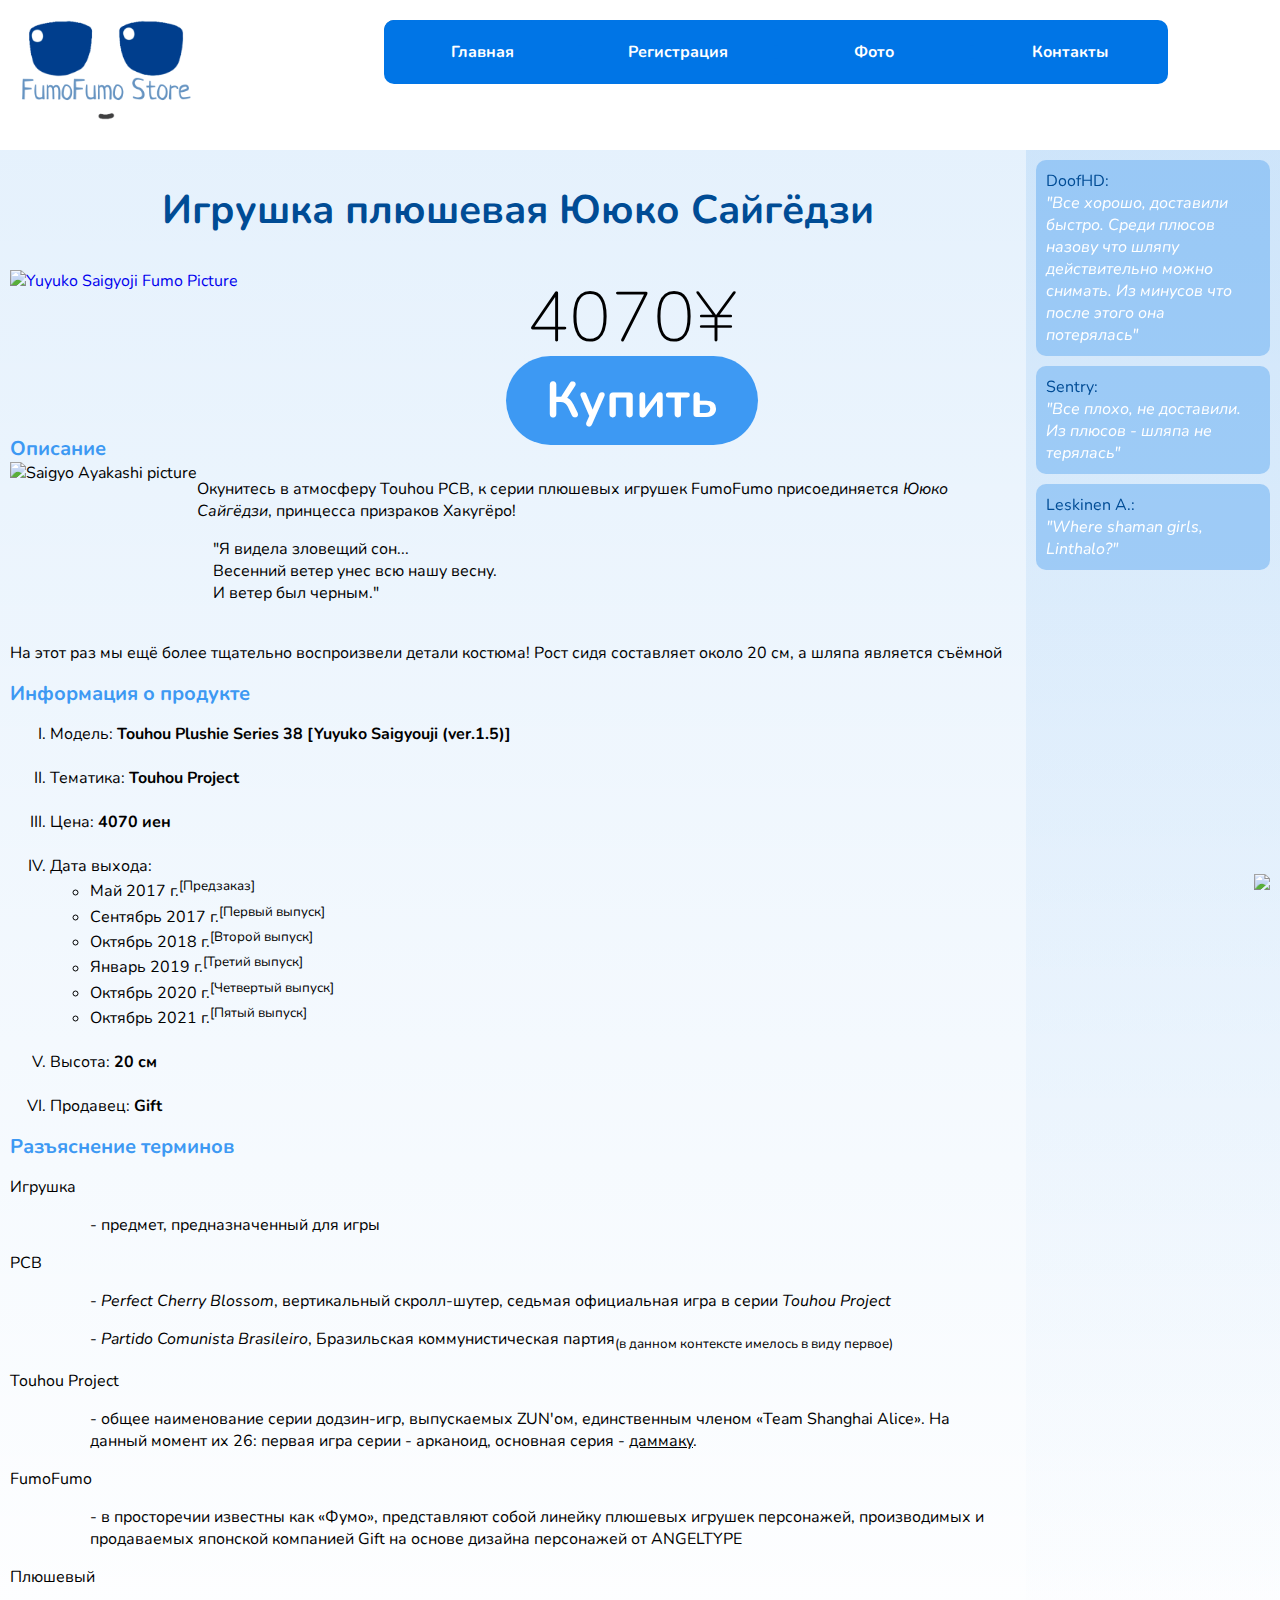
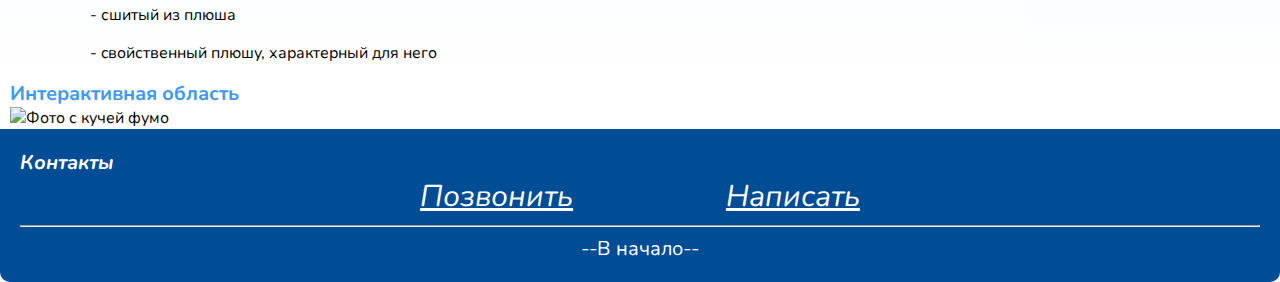
==== commit e2b7e338: "практика 5 закончена" ====
--- a/proj/index.html
+++ b/proj/index.html
@@ -7,30 +7,28 @@
     <title>FumoFumo Store</title>
     <link rel="icon" type="image/png" href="favicon.png">
     <link rel="stylesheet" href="style.css">
+    <link rel="stylesheet" href="style-mobile.css">
     <style>
         @import url('https://fonts.googleapis.com/css2?family=Nunito:ital,wght@0,400;0,700;0,900;1,400&display=swap');
-    </style> 
+    </style>
 </head>
 <body>
 <header>
+    <input id="menu__toggle" type="checkbox" />
+    <label class="menu__btn" for="menu__toggle">
+        <span></span>
+    </label>
+    <nav id="mainMenu">
+        <ul>
+            <li class="left"><a href="error-page.html">Главная</a></li>
+            <li><a href="registration.html">Регистрация</a></li>
+            <li><a href="gallery.html">Фото</a></li>
+            <li class="right"><a href="#contacts">Контакты</a></li>
+        </ul>
+    </nav>
     <h1 id="storeName">
         <a href="index.html"><img src="fumofumostorelogo2.png" height="100"></a>
     </h1>
-    <div class="menu-btn">
-        <span></span>
-        <span></span>
-        <span></span>
-    </div>
-    <div class="menu">
-        <nav id="mainMenu">
-            <ul>
-                <li class="left"><a href="error-page.html">Главная</a></li>
-                <li><a href="registration.html">Регистрация</a></li>
-                <li><a href="gallery.html">Фото</a></li>
-                <li class="right"><a href="#contacts">Контакты</a></li>
-            </ul>
-        </nav>
-    </div>
 </header>
 
 <main>
--- a/proj/style.css
+++ b/proj/style.css
@@ -1,7 +1,7 @@
 @import url('https://fonts.googleapis.com/css2?family=Nunito:ital,wght@0,400;0,700;0,900;1,400&display=swap');
 
 h1{
-    position: absolute;
+    position: relative;
     float: left;
     margin: auto auto auto auto;
 }    
@@ -69,12 +69,13 @@
     height:60px;
     background-color: #2B6DAC;
     border-radius: 10px;
-    min-width: 60%;
-    max-width: 80%;
+    min-width: 60vw;
+    max-width: 80vw;
 }
 nav ul {
     margin:0;
     padding:0;
+    width: 100%;
     list-style-type: none;
     display:flex;
     border-radius: 10px;
@@ -82,6 +83,7 @@
 nav ul li {
     line-height:60px;
     border-width: 2px;
+    width: 100%;
     border-style:dashed;
     border-color: #0075E6;
     text-align:center;
@@ -96,11 +98,13 @@
     border-color: #0075E6;
 }
 nav ul li a {
+    width: 100%;
     position:relative;
-    box-sizing: border-box;
+    text-align: center;
+    box-sizing: content-box;
     display: block;
     font-weight: bold;
-    margin: 0 20px;
+    margin: 0;
     color:white;
 }
 address{
@@ -205,26 +209,6 @@
     z-index: 1;
 }
 
-.menu-btn {
-    width: 30px;
-    height: 30px;
-    display: none;
-    left: 1vw;
-    z-index:2;
-    overflow: hidden;
-    position: relative;
-    float: right;
-    margin: auto 0px auto auto;
-
-}
-.menu-btn span {
-    width: 30px;
-    height: 2px;
-    margin: auto;
-    background-color: #222222;
-}
-
-
 form{
     background-color:#6db0f38c;
     padding: 2vh;
@@ -255,6 +239,10 @@
     background-color: aliceblue;
 }
 
-
-
-
+#menu__toggle {
+    opacity: 0;
+}
+
+
+
+
--- a/proj/style-mobile.css
+++ b/proj/style-mobile.css
@@ -0,0 +1,109 @@
+@media (max-width: 900px) {
+
+    header{
+        position: relative;
+        min-height: fit-content;
+        padding: 0 0 0 0;
+        margin-bottom: 30px;
+        display: flex;
+        flex-direction: column;
+    }
+    main{
+        margin: 0;
+    }
+
+    /*лого*/
+    h1{
+        position: relative;
+        left: 10px;
+        visibility: visible;
+    }
+
+    /*кнопка бургер*/
+    .menu__btn {
+        display: flex; /* используем flex для центрирования содержимого */
+        align-items: center;  /* центрируем содержимое кнопки */
+        position: sticky;
+        top: 20px;
+        left: 20px;  width: 26px;
+        height: 26px;  cursor: pointer;
+        z-index: 1;
+    }
+    .menu__btn span,
+    .menu__btn span::before,
+    .menu__btn span::after {
+        display: block;
+        position: absolute;  width: 100%;
+        height: 2px;  background-color: #002595;
+    }
+    .menu__btn > span::before {
+        content: '';
+        top: -8px;
+    }
+    .menu__btn > span::after {
+        content: '';
+        top: 8px;
+    }
+
+    /*навигация*/
+    #mainMenu{
+        display: block;
+        position: fixed;
+        visibility: hidden;
+        top: 0;
+        width: 90vw;
+        margin: auto;
+        float: none;
+        list-style: none;
+        text-align: center;
+        height: fit-content;
+        background-color: rgba(0, 0, 0, 0);
+    }
+    #mainMenu ul{
+        display: flex;
+        flex-direction: column;
+        height: fit-content;
+    }
+    #mainMenu ul li, .left, .right {
+        display: block;
+        margin: 2px;
+        font-size: 20px;
+        font-weight: 600;  text-decoration: none;
+        border-radius: 10px;
+    }
+    #mainMenu ul li a{
+        position:relative;
+        display: block;
+        font-weight: bold;
+        color:white;
+    }
+
+    #menu__toggle:checked ~ .menu__btn > span {
+        transform: rotate(45deg);
+    }
+    #menu__toggle:checked ~ .menu__btn > span::before {
+        top: 0;
+        transform: rotate(0);
+    }
+    #menu__toggle:checked ~ .menu__btn > span::after {
+        top: 0;
+        transform: rotate(90deg);
+    }
+    #menu__toggle:checked ~ #mainMenu {
+        visibility: visible;
+        position: relative;
+        left: 0;
+    }
+    #menu__toggle:checked ~ h1 {
+        visibility: hidden;
+        position: fixed;
+    }
+
+    #galleryH2{
+        opacity: 0;
+        height: 0;
+    }
+    .imageGallery img{
+        width: 80vw;
+    }
+}